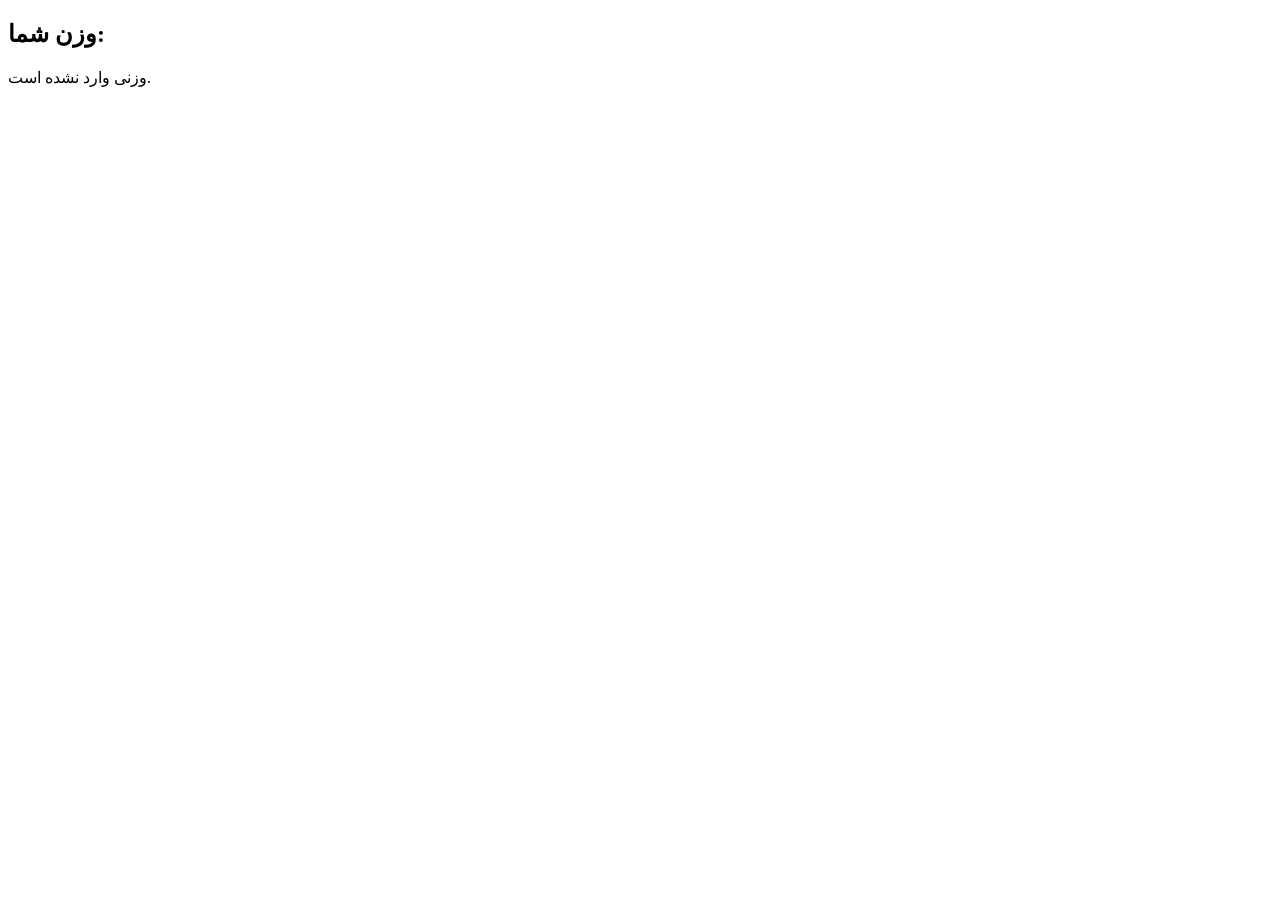
==== main.html @ fb202a4f "Create main.html" ====
<!-- main.html -->
<!DOCTYPE html>
<html>
<head>
  <meta charset="UTF-8">
  <title>نمایش وزن</title>
</head>
<body>
  <h2>وزن شما:</h2>
  <p id="weightDisplay"></p>

  <script>
    // گرفتن پارامتر از URL
    const urlParams = new URLSearchParams(window.location.search);
    const weight = urlParams.get('kg');

    if (weight) {
      document.getElementById("weightDisplay").innerText = weight + " kg";
    } else {
      document.getElementById("weightDisplay").innerText = "وزنی وارد نشده است.";
    }
  </script>
</body>
</html>
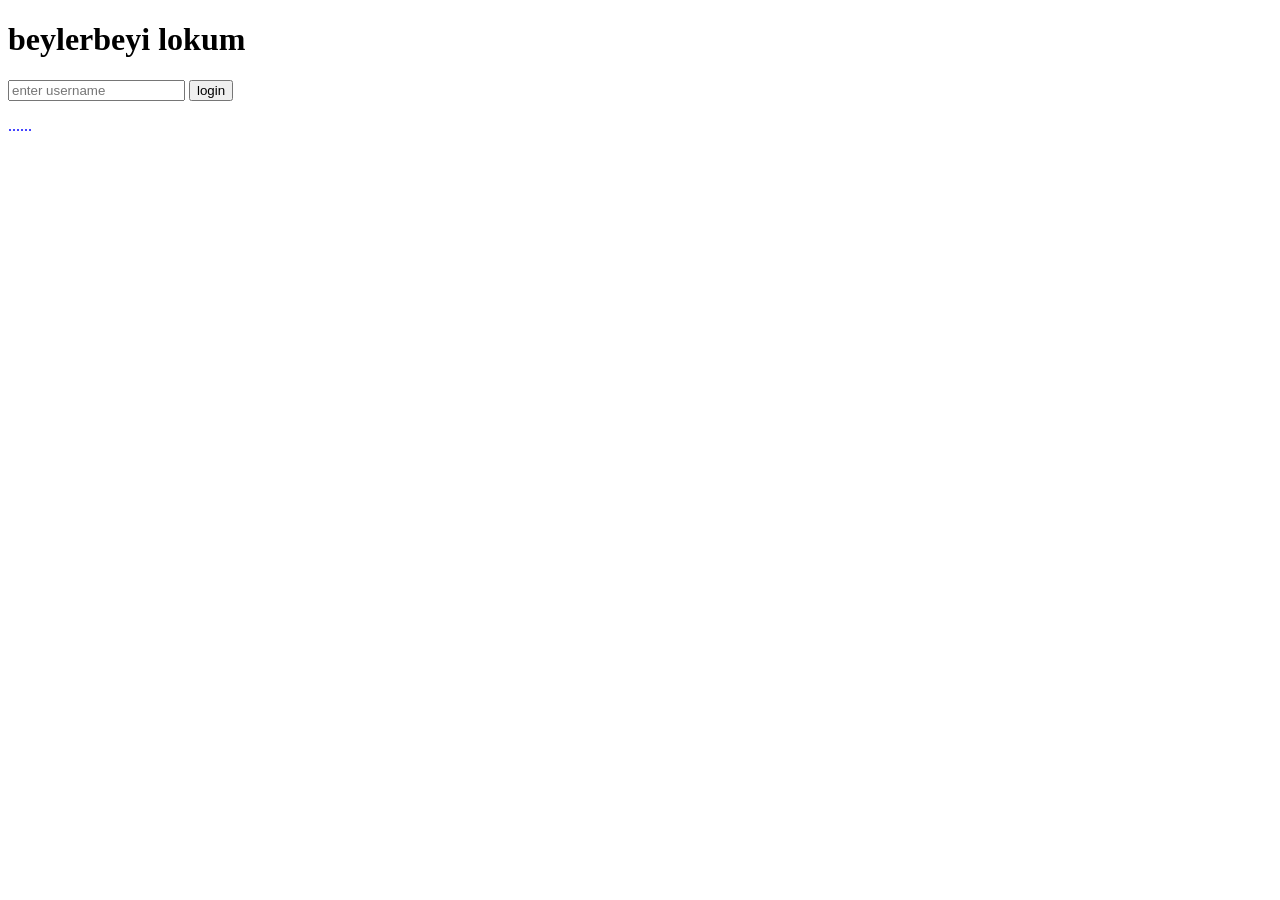
==== commit 07dbd233: "Update main.html" ====
--- a/main.html
+++ b/main.html
@@ -1,23 +1,29 @@
-<!-- main.html -->
 <!DOCTYPE html>
-<html>
+<html lang="en">
 <head>
   <meta charset="UTF-8">
-  <title>نمایش وزن</title>
+  <meta name="viewport" content="width=device-width, initial-scale=1.0">
+  <title>login</title>
+  <link rel="stylesheet" href="style.css">
 </head>
 <body>
-  <h2>وزن شما:</h2>
-  <p id="weightDisplay"></p>
+  <div class="check">
+     <h1>beylerbeyi lokum</h1>
+  <input type="text" id="username" placeholder="enter username">
+  <button onclick="checkUsername()">login</button>
 
+  <p id="message" style="color: blue;">......</p></div>
   <script>
-    // گرفتن پارامتر از URL
-    const urlParams = new URLSearchParams(window.location.search);
-    const weight = urlParams.get('kg');
+  function checkUsername() {
+      const username = document.getElementById('username').value.trim();
 
-    if (weight) {
-      document.getElementById("weightDisplay").innerText = weight + " kg";
-    } else {
-      document.getElementById("weightDisplay").innerText = "وزنی وارد نشده است.";
+      if (username === 'admin') {
+        // انتقال به صفحه main.html
+        window.location.href = 'main.html';
+      } else {
+        // نمایش پیام خطا
+        document.getElementById('message').innerText = 'Invalid username!';
+      }
     }
   </script>
 </body>
--- a/style.css
+++ b/style.css
@@ -0,0 +1,3 @@
+body {
+background-color: red 12px 12px;
+}
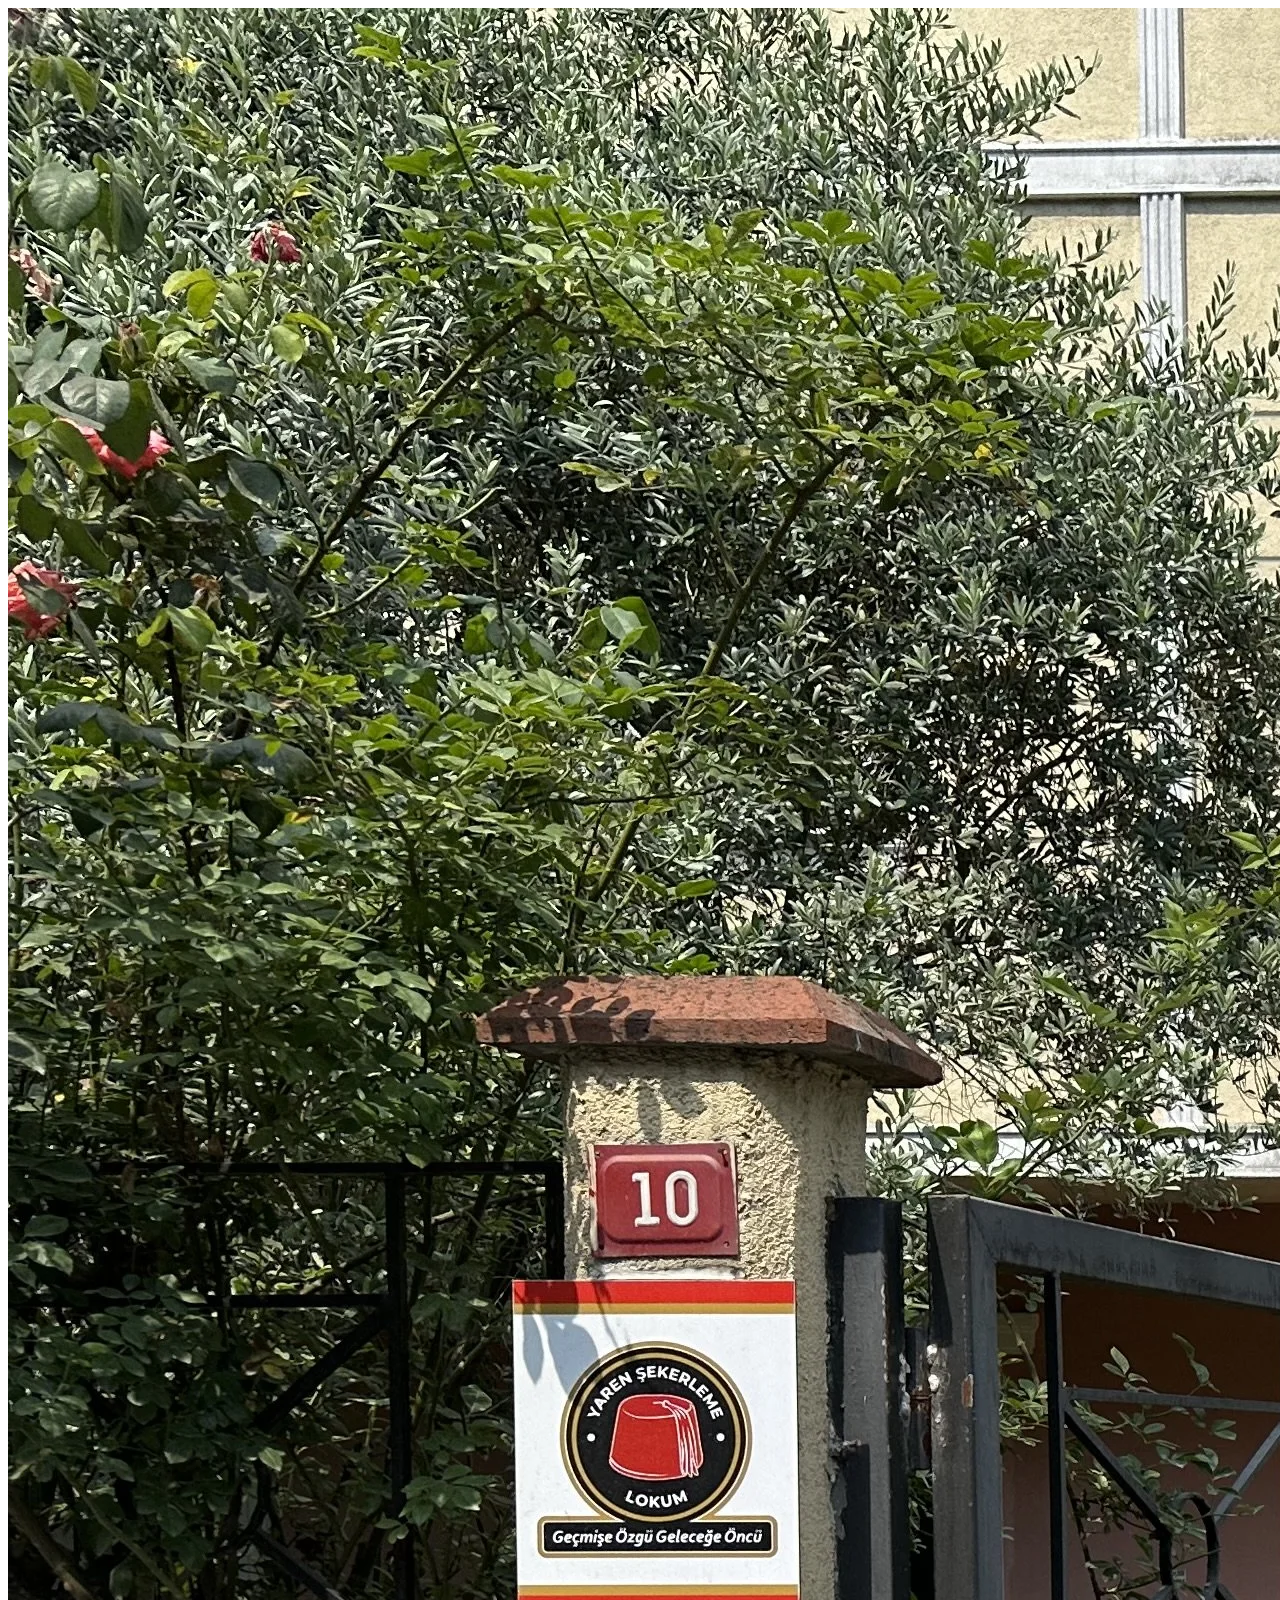
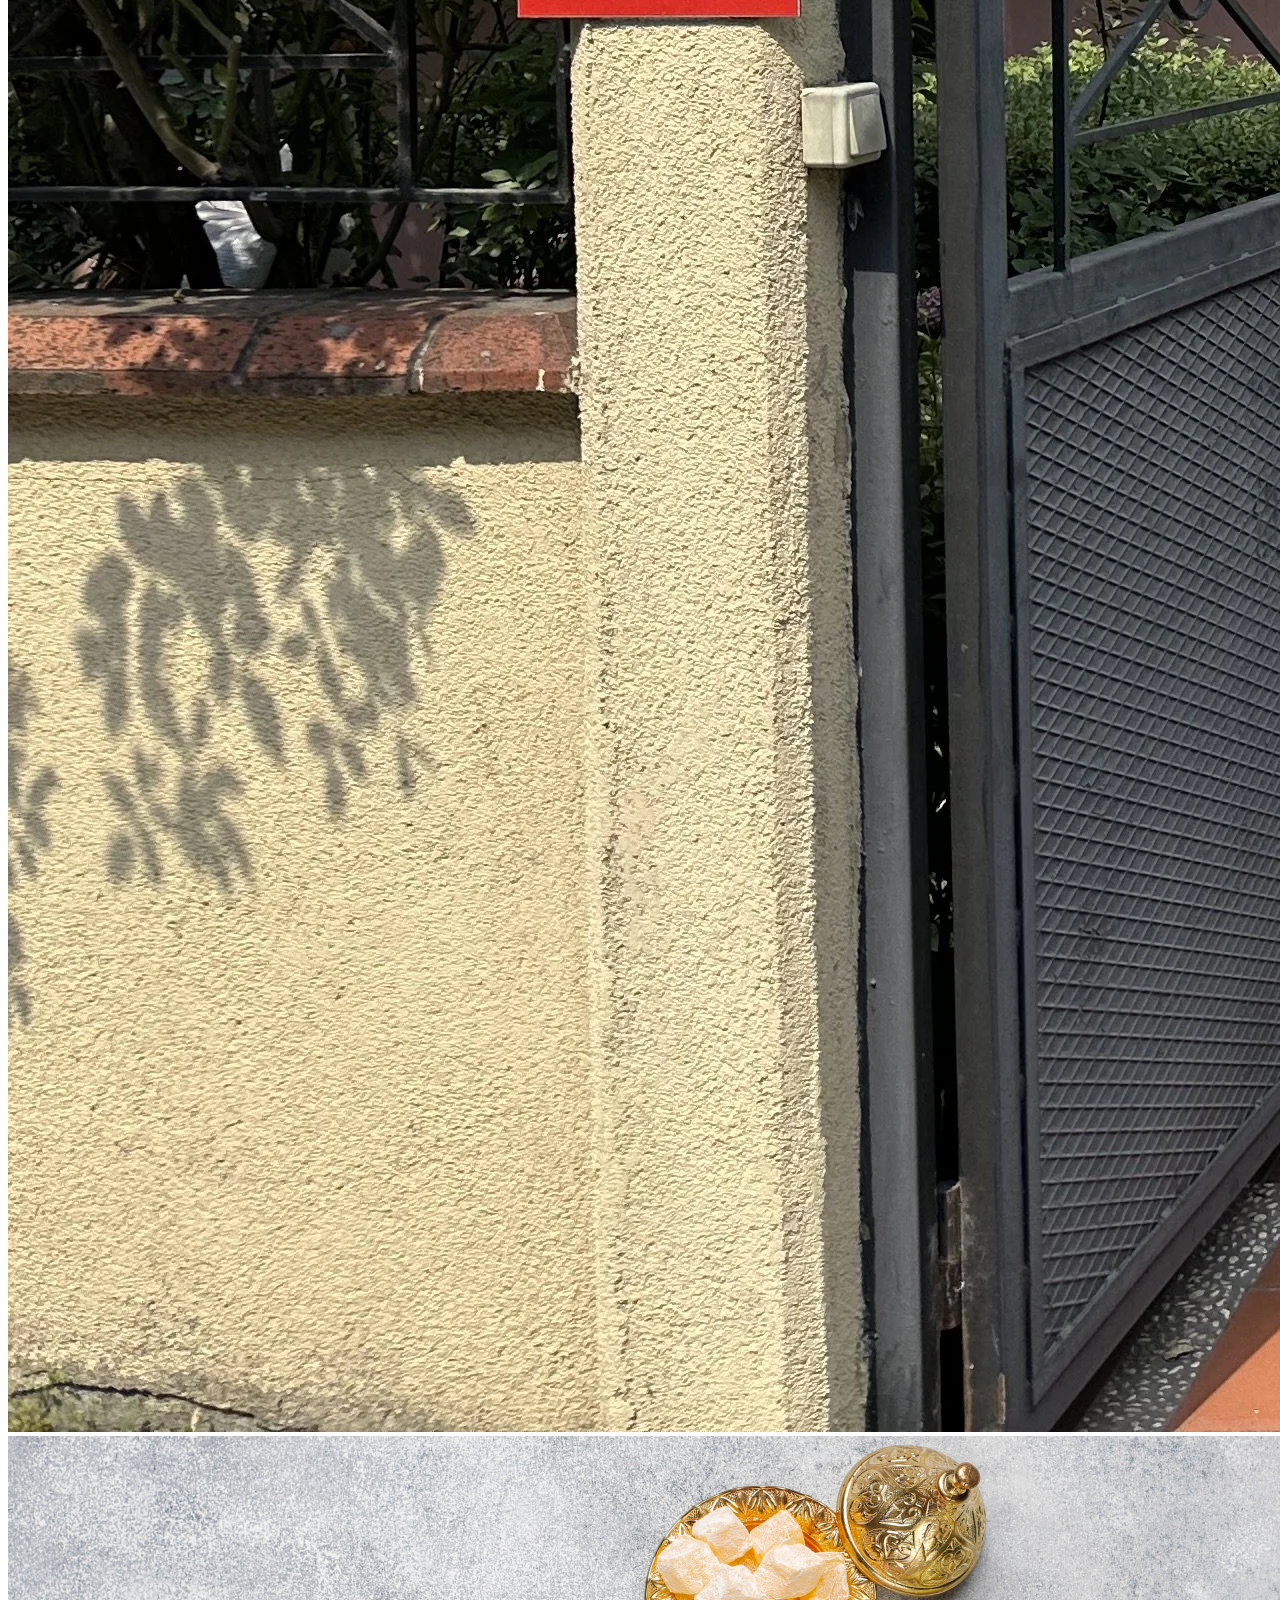
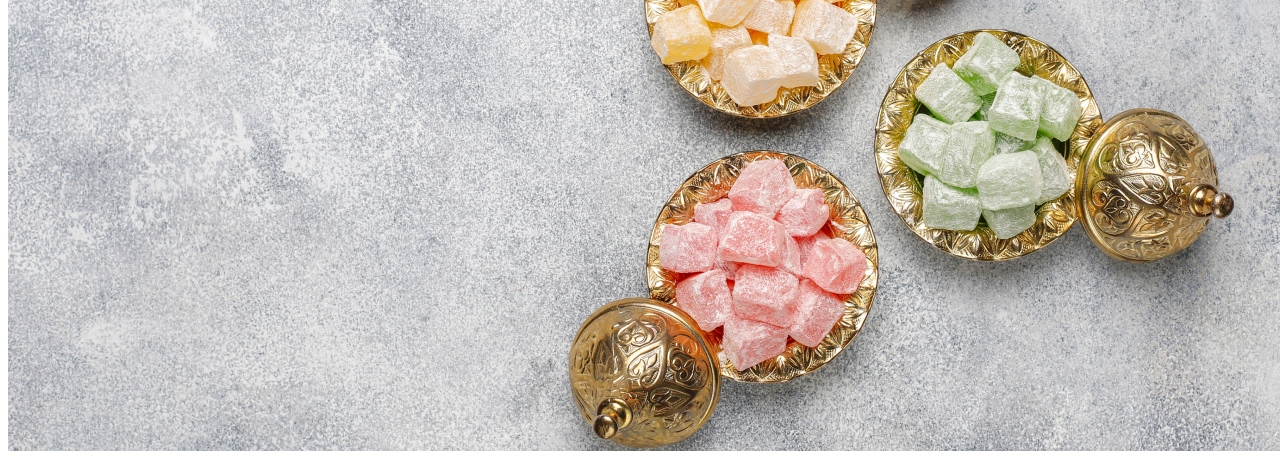
==== commit 3e057c17: "Update main.html" ====
--- a/main.html
+++ b/main.html
@@ -1,30 +1,14 @@
 <!DOCTYPE html>
 <html lang="en">
 <head>
-  <meta charset="UTF-8">
-  <meta name="viewport" content="width=device-width, initial-scale=1.0">
-  <title>login</title>
-  <link rel="stylesheet" href="style.css">
+    <meta charset="UTF-8">
+    <meta name="viewport" content="width=device-width, initial-scale=1.0">
+    <title>hosgeldin</title>
+    <link rel="stylesheet" href="main.css">
 </head>
 <body>
-  <div class="check">
-     <h1>beylerbeyi lokum</h1>
-  <input type="text" id="username" placeholder="enter username">
-  <button onclick="checkUsername()">login</button>
-
-  <p id="message" style="color: blue;">......</p></div>
-  <script>
-  function checkUsername() {
-      const username = document.getElementById('username').value.trim();
-
-      if (username === 'admin') {
-        // انتقال به صفحه main.html
-        window.location.href = 'main.html';
-      } else {
-        // نمایش پیام خطا
-        document.getElementById('message').innerText = 'Invalid username!';
-      }
-    }
-  </script>
+   
+   <img src="banner_image.webp" alt="hello ">
+   <img src="slider_banner_image_1.jpg" alt="hello ">
 </body>
 </html>
